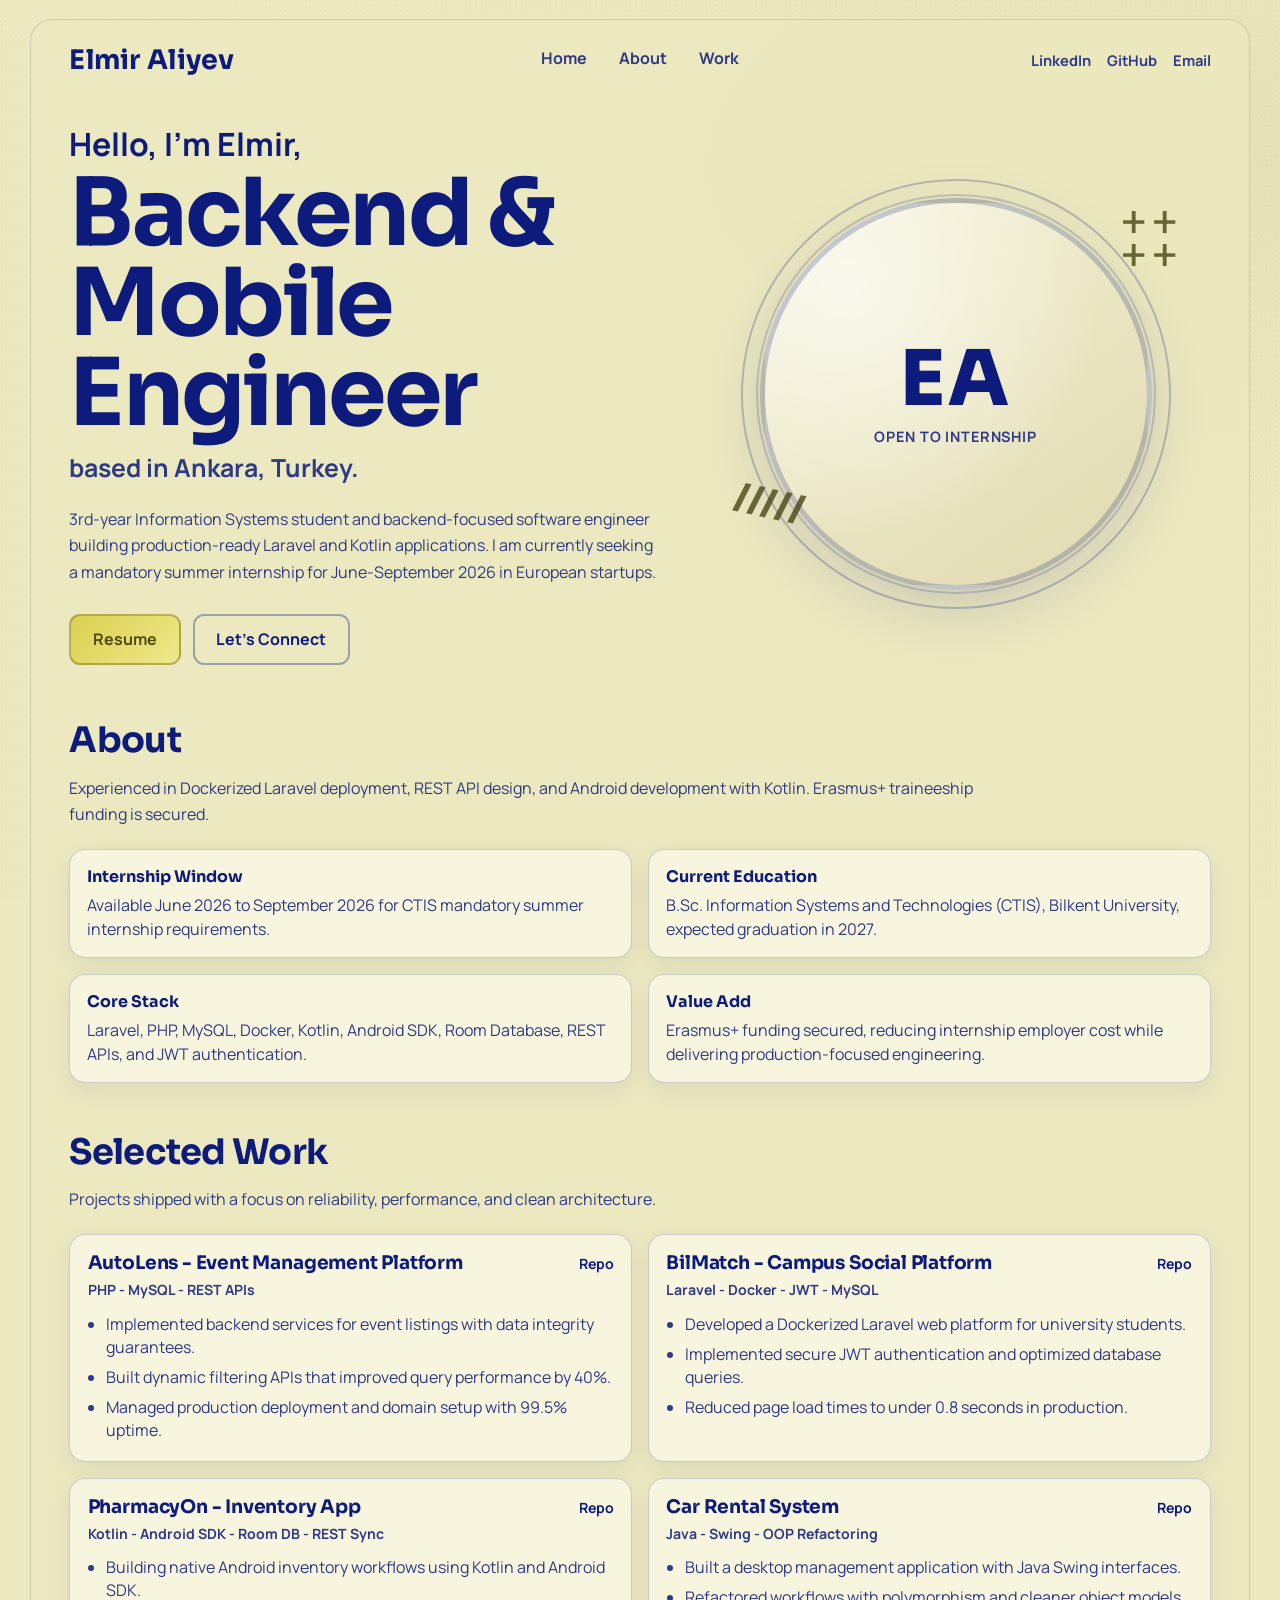
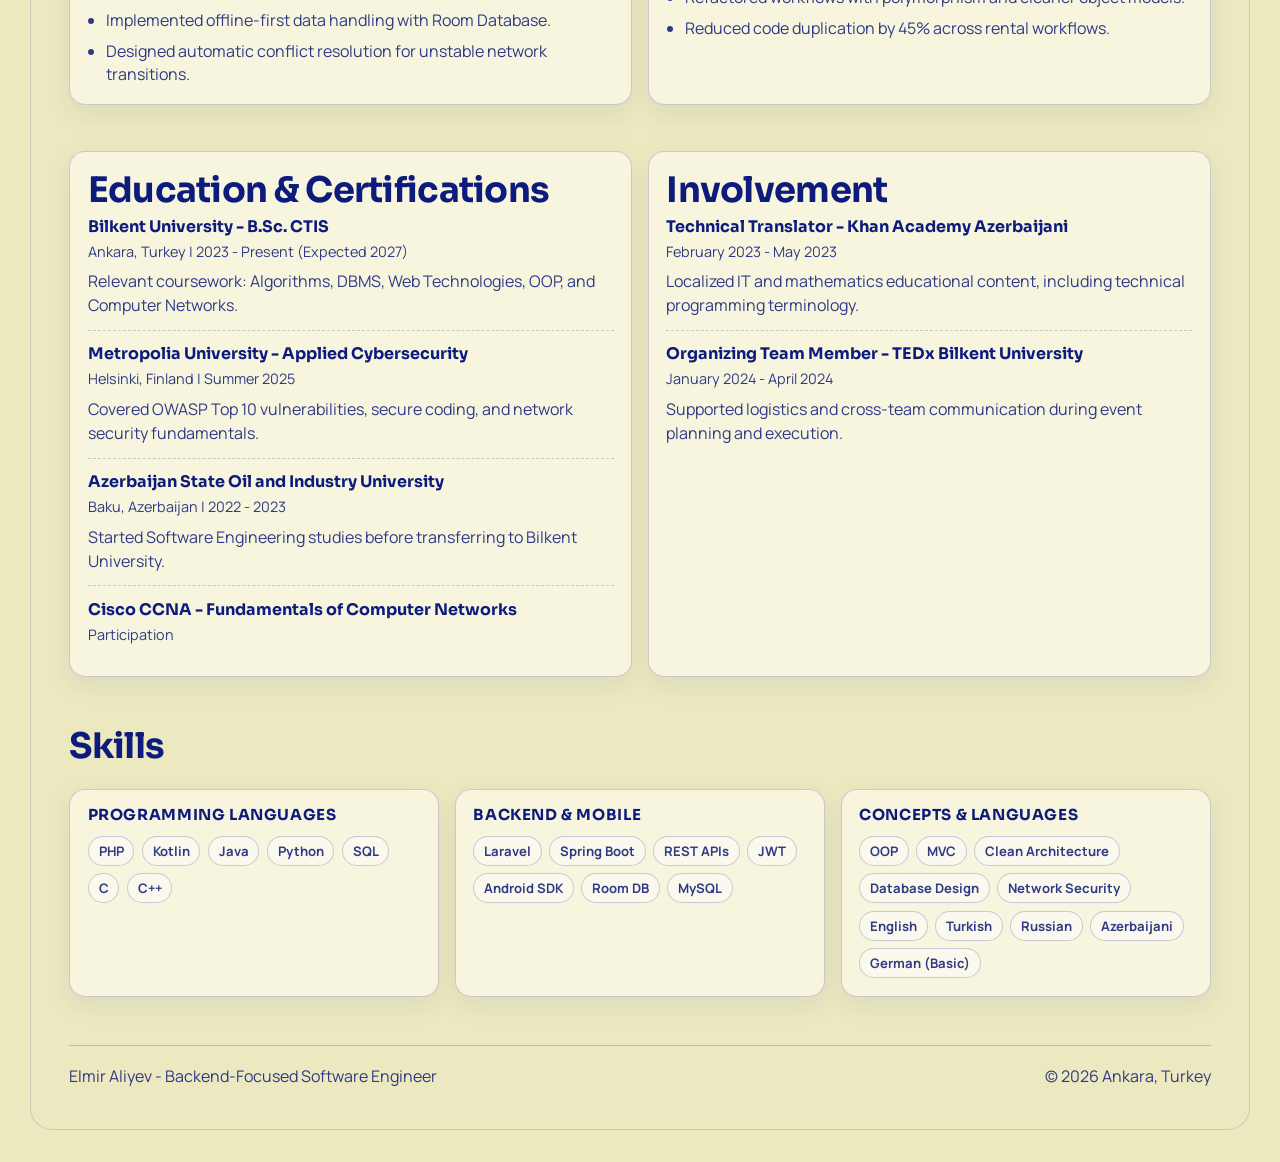
==== index.html @ 643503ef "Publish portfolio at root domain" ====
<!doctype html>
<html lang="en">
<head>
  <meta charset="UTF-8" />
  <meta name="viewport" content="width=device-width, initial-scale=1.0" />
  <meta name="description" content="Portfolio of Elmir Aliyev, backend-focused software engineer and Information Systems student." />
  <title>Elmir Aliyev | Portfolio</title>
  <link rel="preconnect" href="https://fonts.googleapis.com" />
  <link rel="preconnect" href="https://fonts.gstatic.com" crossorigin />
  <link href="https://fonts.googleapis.com/css2?family=Manrope:wght@400;500;700;800&family=Sora:wght@600;700;800&display=swap" rel="stylesheet" />
  <link rel="stylesheet" href="styles.css" />
</head>
<body>
  <div class="noise-layer" aria-hidden="true"></div>
  <main class="shell" id="home">
    <header class="topbar reveal" style="--delay: 40ms">
      <a class="brand" href="#home">Elmir Aliyev</a>
      <nav class="menu" aria-label="Primary navigation">
        <a href="#home">Home</a>
        <a href="#about">About</a>
        <a href="#work">Work</a>
      </nav>
      <div class="socials">
        <a href="https://www.linkedin.com/in/elmiraliyev1/" target="_blank" rel="noreferrer">LinkedIn</a>
        <a href="https://github.com/elmiraliyev123" target="_blank" rel="noreferrer">GitHub</a>
        <a href="mailto:elmir.aliyev@ug.bilkent.edu.tr">Email</a>
      </div>
    </header>

    <section class="hero">
      <div class="hero-copy reveal" style="--delay: 130ms">
        <p class="intro">Hello, I'm Elmir,</p>
        <h1>Backend & Mobile Engineer</h1>
        <p class="location">based in Ankara, Turkey.</p>
        <p class="summary">
          3rd-year Information Systems student and backend-focused software engineer building production-ready Laravel and Kotlin applications.
          I am currently seeking a mandatory summer internship for June-September 2026 in European startups.
        </p>
        <div class="actions">
          <a class="btn btn-primary" href="assets/ElmirAliyevCV.pdf" download>Resume</a>
          <a class="btn btn-secondary" href="mailto:elmir.aliyev@ug.bilkent.edu.tr">Let's Connect</a>
        </div>
      </div>

      <figure class="portrait-wrap reveal" style="--delay: 250ms">
        <div class="avatar-fallback" role="img" aria-label="Elmir Aliyev initials">
          <span class="initials">EA</span>
          <span class="status">Open to Internship</span>
        </div>
        <span class="ornament top">++<br />++</span>
        <span class="ornament bottom">/////</span>
      </figure>
    </section>

    <section class="section reveal" id="about" style="--delay: 100ms">
      <h2>About</h2>
      <p class="section-subtitle">
        Experienced in Dockerized Laravel deployment, REST API design, and Android development with Kotlin. Erasmus+ traineeship funding is secured.
      </p>
      <div class="about-grid">
        <article class="card">
          <h3>Internship Window</h3>
          <p>Available June 2026 to September 2026 for CTIS mandatory summer internship requirements.</p>
        </article>
        <article class="card">
          <h3>Current Education</h3>
          <p>B.Sc. Information Systems and Technologies (CTIS), Bilkent University, expected graduation in 2027.</p>
        </article>
        <article class="card">
          <h3>Core Stack</h3>
          <p>Laravel, PHP, MySQL, Docker, Kotlin, Android SDK, Room Database, REST APIs, and JWT authentication.</p>
        </article>
        <article class="card">
          <h3>Value Add</h3>
          <p>Erasmus+ funding secured, reducing internship employer cost while delivering production-focused engineering.</p>
        </article>
      </div>
    </section>

    <section class="section reveal" id="work" style="--delay: 140ms">
      <h2>Selected Work</h2>
      <p class="section-subtitle">Projects shipped with a focus on reliability, performance, and clean architecture.</p>
      <div class="work-grid">
        <article class="project-card">
          <div class="project-head">
            <h3>AutoLens - Event Management Platform</h3>
            <a href="https://github.com/elmiraliyev123/256project" target="_blank" rel="noreferrer">Repo</a>
          </div>
          <p class="stack">PHP - MySQL - REST APIs</p>
          <ul>
            <li>Implemented backend services for event listings with data integrity guarantees.</li>
            <li>Built dynamic filtering APIs that improved query performance by 40%.</li>
            <li>Managed production deployment and domain setup with 99.5% uptime.</li>
          </ul>
        </article>

        <article class="project-card">
          <div class="project-head">
            <h3>BilMatch - Campus Social Platform</h3>
            <a href="https://github.com/elmiraliyev123/BilMatch2" target="_blank" rel="noreferrer">Repo</a>
          </div>
          <p class="stack">Laravel - Docker - JWT - MySQL</p>
          <ul>
            <li>Developed a Dockerized Laravel web platform for university students.</li>
            <li>Implemented secure JWT authentication and optimized database queries.</li>
            <li>Reduced page load times to under 0.8 seconds in production.</li>
          </ul>
        </article>

        <article class="project-card">
          <div class="project-head">
            <h3>PharmacyOn - Inventory App</h3>
            <a href="https://github.com/elmiraliyev123/PharmacyOn-" target="_blank" rel="noreferrer">Repo</a>
          </div>
          <p class="stack">Kotlin - Android SDK - Room DB - REST Sync</p>
          <ul>
            <li>Building native Android inventory workflows using Kotlin and Android SDK.</li>
            <li>Implemented offline-first data handling with Room Database.</li>
            <li>Designed automatic conflict resolution for unstable network transitions.</li>
          </ul>
        </article>

        <article class="project-card">
          <div class="project-head">
            <h3>Car Rental System</h3>
            <a href="https://github.com/elmiraliyev123/CarRentalSystem-Java" target="_blank" rel="noreferrer">Repo</a>
          </div>
          <p class="stack">Java - Swing - OOP Refactoring</p>
          <ul>
            <li>Built a desktop management application with Java Swing interfaces.</li>
            <li>Refactored workflows with polymorphism and cleaner object models.</li>
            <li>Reduced code duplication by 45% across rental workflows.</li>
          </ul>
        </article>
      </div>
    </section>

    <section class="section split reveal" style="--delay: 170ms">
      <article class="panel">
        <h2>Education & Certifications</h2>
        <div class="timeline-item">
          <h3>Bilkent University - B.Sc. CTIS</h3>
          <p class="meta">Ankara, Turkey | 2023 - Present (Expected 2027)</p>
          <p>Relevant coursework: Algorithms, DBMS, Web Technologies, OOP, and Computer Networks.</p>
        </div>
        <div class="timeline-item">
          <h3>Metropolia University - Applied Cybersecurity</h3>
          <p class="meta">Helsinki, Finland | Summer 2025</p>
          <p>Covered OWASP Top 10 vulnerabilities, secure coding, and network security fundamentals.</p>
        </div>
        <div class="timeline-item">
          <h3>Azerbaijan State Oil and Industry University</h3>
          <p class="meta">Baku, Azerbaijan | 2022 - 2023</p>
          <p>Started Software Engineering studies before transferring to Bilkent University.</p>
        </div>
        <div class="timeline-item">
          <h3>Cisco CCNA - Fundamentals of Computer Networks</h3>
          <p class="meta">Participation</p>
        </div>
      </article>

      <article class="panel">
        <h2>Involvement</h2>
        <div class="timeline-item">
          <h3>Technical Translator - Khan Academy Azerbaijani</h3>
          <p class="meta">February 2023 - May 2023</p>
          <p>Localized IT and mathematics educational content, including technical programming terminology.</p>
        </div>
        <div class="timeline-item">
          <h3>Organizing Team Member - TEDx Bilkent University</h3>
          <p class="meta">January 2024 - April 2024</p>
          <p>Supported logistics and cross-team communication during event planning and execution.</p>
        </div>
      </article>
    </section>

    <section class="section reveal" style="--delay: 200ms">
      <h2>Skills</h2>
      <div class="skills-grid">
        <article class="skill-card">
          <h3>Programming Languages</h3>
          <ul class="chips">
            <li>PHP</li><li>Kotlin</li><li>Java</li><li>Python</li><li>SQL</li><li>C</li><li>C++</li>
          </ul>
        </article>
        <article class="skill-card">
          <h3>Backend & Mobile</h3>
          <ul class="chips">
            <li>Laravel</li><li>Spring Boot</li><li>REST APIs</li><li>JWT</li><li>Android SDK</li><li>Room DB</li><li>MySQL</li>
          </ul>
        </article>
        <article class="skill-card">
          <h3>Concepts & Languages</h3>
          <ul class="chips">
            <li>OOP</li><li>MVC</li><li>Clean Architecture</li><li>Database Design</li><li>Network Security</li><li>English</li><li>Turkish</li><li>Russian</li><li>Azerbaijani</li><li>German (Basic)</li>
          </ul>
        </article>
      </div>
    </section>

    <footer class="footer reveal" style="--delay: 240ms">
      <span>Elmir Aliyev - Backend-Focused Software Engineer</span>
      <span>© <span id="year"></span> Ankara, Turkey</span>
    </footer>
  </main>
  <script src="script.js"></script>
</body>
</html>
---- styles.css ----
:root {
  --bg: #ece9bf;
  --bg-soft: #f5f2d8;
  --ink: #0d1b7c;
  --ink-soft: #2f3a86;
  --card: #f8f5de;
  --line: rgba(13, 27, 124, 0.2);
  --accent: #dad04f;
  --accent-soft: #efe88a;
  --shadow: 0 20px 60px rgba(13, 27, 124, 0.15);
}

* {
  box-sizing: border-box;
}

html {
  scroll-behavior: smooth;
}

body {
  margin: 0;
  color: var(--ink);
  font-family: "Manrope", sans-serif;
  background:
    radial-gradient(1200px 560px at 8% -12%, #f8f6de 0%, rgba(248, 246, 222, 0) 68%),
    radial-gradient(980px 480px at 98% 6%, #e6e2b8 0%, rgba(230, 226, 184, 0) 74%),
    var(--bg);
  min-height: 100vh;
}

.noise-layer {
  pointer-events: none;
  position: fixed;
  inset: 0;
  opacity: 0.14;
  background-image: radial-gradient(circle at 20% 20%, rgba(13, 27, 124, 0.16) 0 1px, transparent 1px);
  background-size: 5px 5px;
  mix-blend-mode: multiply;
}

a {
  color: inherit;
  text-decoration: none;
}

.shell {
  position: relative;
  width: min(1220px, calc(100% - 2.4rem));
  margin: 1.2rem auto 2rem;
  border: 1px solid rgba(13, 27, 124, 0.14);
  border-radius: 22px;
  padding: 1.45rem 2.4rem 2.6rem;
  background: rgba(236, 233, 191, 0.87);
  backdrop-filter: blur(2px);
}

.topbar {
  display: grid;
  align-items: center;
  grid-template-columns: 1fr auto 1fr;
  gap: 1rem;
  margin-bottom: 2.8rem;
}

.brand {
  font-family: "Sora", sans-serif;
  font-size: 1.68rem;
  font-weight: 700;
  letter-spacing: 0.01em;
}

.menu {
  display: flex;
  gap: 2rem;
  font-weight: 700;
  color: var(--ink-soft);
}

.menu a {
  position: relative;
  padding-bottom: 0.26rem;
}

.menu a::after {
  content: "";
  position: absolute;
  left: 0;
  bottom: 0;
  height: 2px;
  width: 100%;
  background: var(--ink);
  transform: scaleX(0);
  transform-origin: left;
  transition: transform 180ms ease;
}

.menu a:hover::after {
  transform: scaleX(1);
}

.socials {
  justify-self: end;
  display: flex;
  gap: 1rem;
  font-size: 0.92rem;
  color: var(--ink-soft);
  font-weight: 700;
}

.hero {
  display: grid;
  grid-template-columns: 1.08fr 0.92fr;
  align-items: center;
  gap: 2.4rem;
  margin-bottom: 3.35rem;
}

.intro {
  margin: 0;
  font-size: 2rem;
  font-weight: 700;
}

.hero h1 {
  margin: 0.18rem 0 0.8rem;
  font-family: "Sora", sans-serif;
  font-size: clamp(2.6rem, 8vw, 5.85rem);
  line-height: 0.96;
  letter-spacing: -0.03em;
}

.location {
  margin: 0;
  font-size: clamp(1.05rem, 2.3vw, 1.55rem);
  font-weight: 700;
  color: var(--ink-soft);
}

.summary {
  margin: 1.35rem 0 0;
  max-width: 39rem;
  line-height: 1.65;
  color: var(--ink-soft);
}

.actions {
  margin-top: 1.8rem;
  display: flex;
  gap: 0.75rem;
  flex-wrap: wrap;
}

.btn {
  display: inline-flex;
  align-items: center;
  justify-content: center;
  border-radius: 11px;
  padding: 0.78rem 1.35rem;
  font-weight: 700;
  border: 2px solid transparent;
  transition: transform 160ms ease, box-shadow 160ms ease;
}

.btn:hover {
  transform: translateY(-1px);
  box-shadow: 0 10px 18px rgba(13, 27, 124, 0.18);
}

.btn-primary {
  color: #4f4a14;
  background: linear-gradient(135deg, var(--accent), var(--accent-soft));
  border-color: rgba(79, 74, 20, 0.34);
}

.btn-secondary {
  color: var(--ink);
  border-color: rgba(13, 27, 124, 0.35);
}

.portrait-wrap {
  justify-self: center;
  position: relative;
  width: min(430px, 80vw);
  aspect-ratio: 1 / 1;
  border: 2px solid rgba(13, 27, 124, 0.24);
  border-radius: 999px;
  display: grid;
  place-items: center;
}

.portrait-wrap::before {
  content: "";
  position: absolute;
  inset: 13px;
  border-radius: 999px;
  border: 2px solid rgba(13, 27, 124, 0.18);
}

.avatar-fallback {
  width: calc(100% - 34px);
  height: calc(100% - 34px);
  border-radius: 999px;
  border: 5px solid rgba(13, 27, 124, 0.22);
  box-shadow: var(--shadow);
  display: grid;
  place-content: center;
  text-align: center;
  padding: 2rem;
  background:
    radial-gradient(circle at 22% 22%, rgba(255, 255, 255, 0.65) 0%, rgba(255, 255, 255, 0.12) 52%, transparent 60%),
    linear-gradient(145deg, #f4f1d4, #e0dab0);
}

.avatar-fallback .initials {
  font-family: "Sora", sans-serif;
  font-size: clamp(3rem, 7vw, 4.8rem);
  font-weight: 800;
  letter-spacing: 0.04em;
  line-height: 1;
  color: var(--ink);
}

.avatar-fallback .status {
  margin-top: 0.55rem;
  font-size: 0.9rem;
  font-weight: 700;
  color: var(--ink-soft);
  text-transform: uppercase;
  letter-spacing: 0.06em;
}

.ornament {
  position: absolute;
  color: rgba(70, 70, 20, 0.8);
  font-family: "Sora", sans-serif;
  pointer-events: none;
}

.ornament.top {
  top: 6%;
  right: -3%;
  font-size: 2.9rem;
  line-height: 0.72;
  letter-spacing: 0.08em;
}

.ornament.bottom {
  left: -2%;
  bottom: 19%;
  font-size: 2.2rem;
  font-weight: 700;
  transform: rotate(13deg);
}

.section {
  margin-top: 2.9rem;
}

.section h2 {
  margin: 0;
  font-family: "Sora", sans-serif;
  font-size: clamp(1.7rem, 3vw, 2.2rem);
  letter-spacing: -0.02em;
}

.section-subtitle {
  margin: 0.85rem 0 0;
  color: var(--ink-soft);
  line-height: 1.62;
  max-width: 60rem;
}

.about-grid,
.work-grid,
.skills-grid {
  display: grid;
  gap: 1rem;
  margin-top: 1.3rem;
}

.about-grid {
  grid-template-columns: repeat(2, minmax(0, 1fr));
}

.card,
.panel,
.skill-card,
.project-card {
  background: var(--card);
  border: 1px solid var(--line);
  border-radius: 16px;
  box-shadow: 0 8px 26px rgba(13, 27, 124, 0.08);
}

.card {
  padding: 1rem 1.05rem;
}

.card h3 {
  margin: 0 0 0.4rem;
  font-size: 1rem;
  font-family: "Sora", sans-serif;
}

.card p {
  margin: 0;
  line-height: 1.5;
  color: var(--ink-soft);
}

.work-grid {
  grid-template-columns: repeat(2, minmax(0, 1fr));
}

.project-card {
  padding: 1rem 1.08rem 1.15rem;
}

.project-head {
  display: flex;
  justify-content: space-between;
  gap: 0.8rem;
  align-items: baseline;
}

.project-head h3 {
  margin: 0;
  font-size: 1.17rem;
  font-family: "Sora", sans-serif;
  letter-spacing: -0.01em;
}

.project-head a {
  font-size: 0.88rem;
  font-weight: 700;
  color: var(--ink);
  white-space: nowrap;
}

.stack {
  margin: 0.38rem 0 0.84rem;
  font-size: 0.88rem;
  font-weight: 700;
  color: var(--ink-soft);
}

.project-card ul {
  margin: 0;
  padding-left: 1.14rem;
  color: var(--ink-soft);
  line-height: 1.44;
  display: grid;
  gap: 0.45rem;
}

.split {
  display: grid;
  grid-template-columns: repeat(2, minmax(0, 1fr));
  gap: 1rem;
}

.panel {
  padding: 1rem 1.08rem 1.15rem;
}

.timeline-item {
  border-top: 1px dashed rgba(13, 27, 124, 0.2);
  padding: 0.78rem 0;
}

.timeline-item:first-of-type {
  border-top: 0;
  padding-top: 0.2rem;
}

.timeline-item h3 {
  margin: 0;
  font-size: 1rem;
  font-family: "Sora", sans-serif;
}

.timeline-item .meta {
  margin: 0.26rem 0 0;
  font-size: 0.9rem;
  color: var(--ink-soft);
}

.timeline-item p {
  margin: 0.44rem 0 0;
  line-height: 1.5;
  color: var(--ink-soft);
}

.skills-grid {
  grid-template-columns: repeat(3, minmax(0, 1fr));
}

.skill-card {
  padding: 0.95rem 1.08rem 1.1rem;
}

.skill-card h3 {
  margin: 0;
  font-size: 0.95rem;
  font-family: "Sora", sans-serif;
  letter-spacing: 0.04em;
  text-transform: uppercase;
}

.chips {
  list-style: none;
  margin: 0.75rem 0 0;
  padding: 0;
  display: flex;
  flex-wrap: wrap;
  gap: 0.45rem;
}

.chips li {
  font-size: 0.82rem;
  padding: 0.32rem 0.62rem;
  border-radius: 999px;
  border: 1px solid rgba(13, 27, 124, 0.22);
  background: rgba(255, 255, 255, 0.45);
  color: var(--ink-soft);
  font-weight: 700;
}

.footer {
  margin-top: 3rem;
  border-top: 1px solid rgba(13, 27, 124, 0.22);
  padding-top: 1.2rem;
  display: flex;
  flex-wrap: wrap;
  justify-content: space-between;
  gap: 0.85rem;
  color: var(--ink-soft);
}

.reveal {
  opacity: 0;
  transform: translateY(16px);
  animation: reveal 700ms ease forwards;
  animation-delay: var(--delay, 0ms);
}

@keyframes reveal {
  to {
    opacity: 1;
    transform: translateY(0);
  }
}

@media (max-width: 1060px) {
  .topbar {
    grid-template-columns: 1fr auto;
    grid-template-areas:
      "brand social"
      "menu menu";
  }

  .brand {
    grid-area: brand;
  }

  .menu {
    grid-area: menu;
    justify-content: center;
  }

  .socials {
    grid-area: social;
  }

  .hero {
    grid-template-columns: 1fr;
  }
}

@media (max-width: 820px) {
  .shell {
    width: calc(100% - 1.2rem);
    margin: 0.65rem auto 1rem;
    border-radius: 16px;
    padding: 1rem 1rem 1.35rem;
  }

  .topbar {
    gap: 0.7rem;
    margin-bottom: 1.45rem;
  }

  .brand {
    font-size: 1.35rem;
  }

  .menu {
    gap: 1.2rem;
    font-size: 0.95rem;
  }

  .socials {
    gap: 0.7rem;
    font-size: 0.83rem;
  }

  .intro {
    font-size: 1.45rem;
  }

  .hero h1 {
    font-size: clamp(2.15rem, 13vw, 4rem);
  }

  .about-grid,
  .work-grid,
  .split,
  .skills-grid {
    grid-template-columns: 1fr;
  }
}
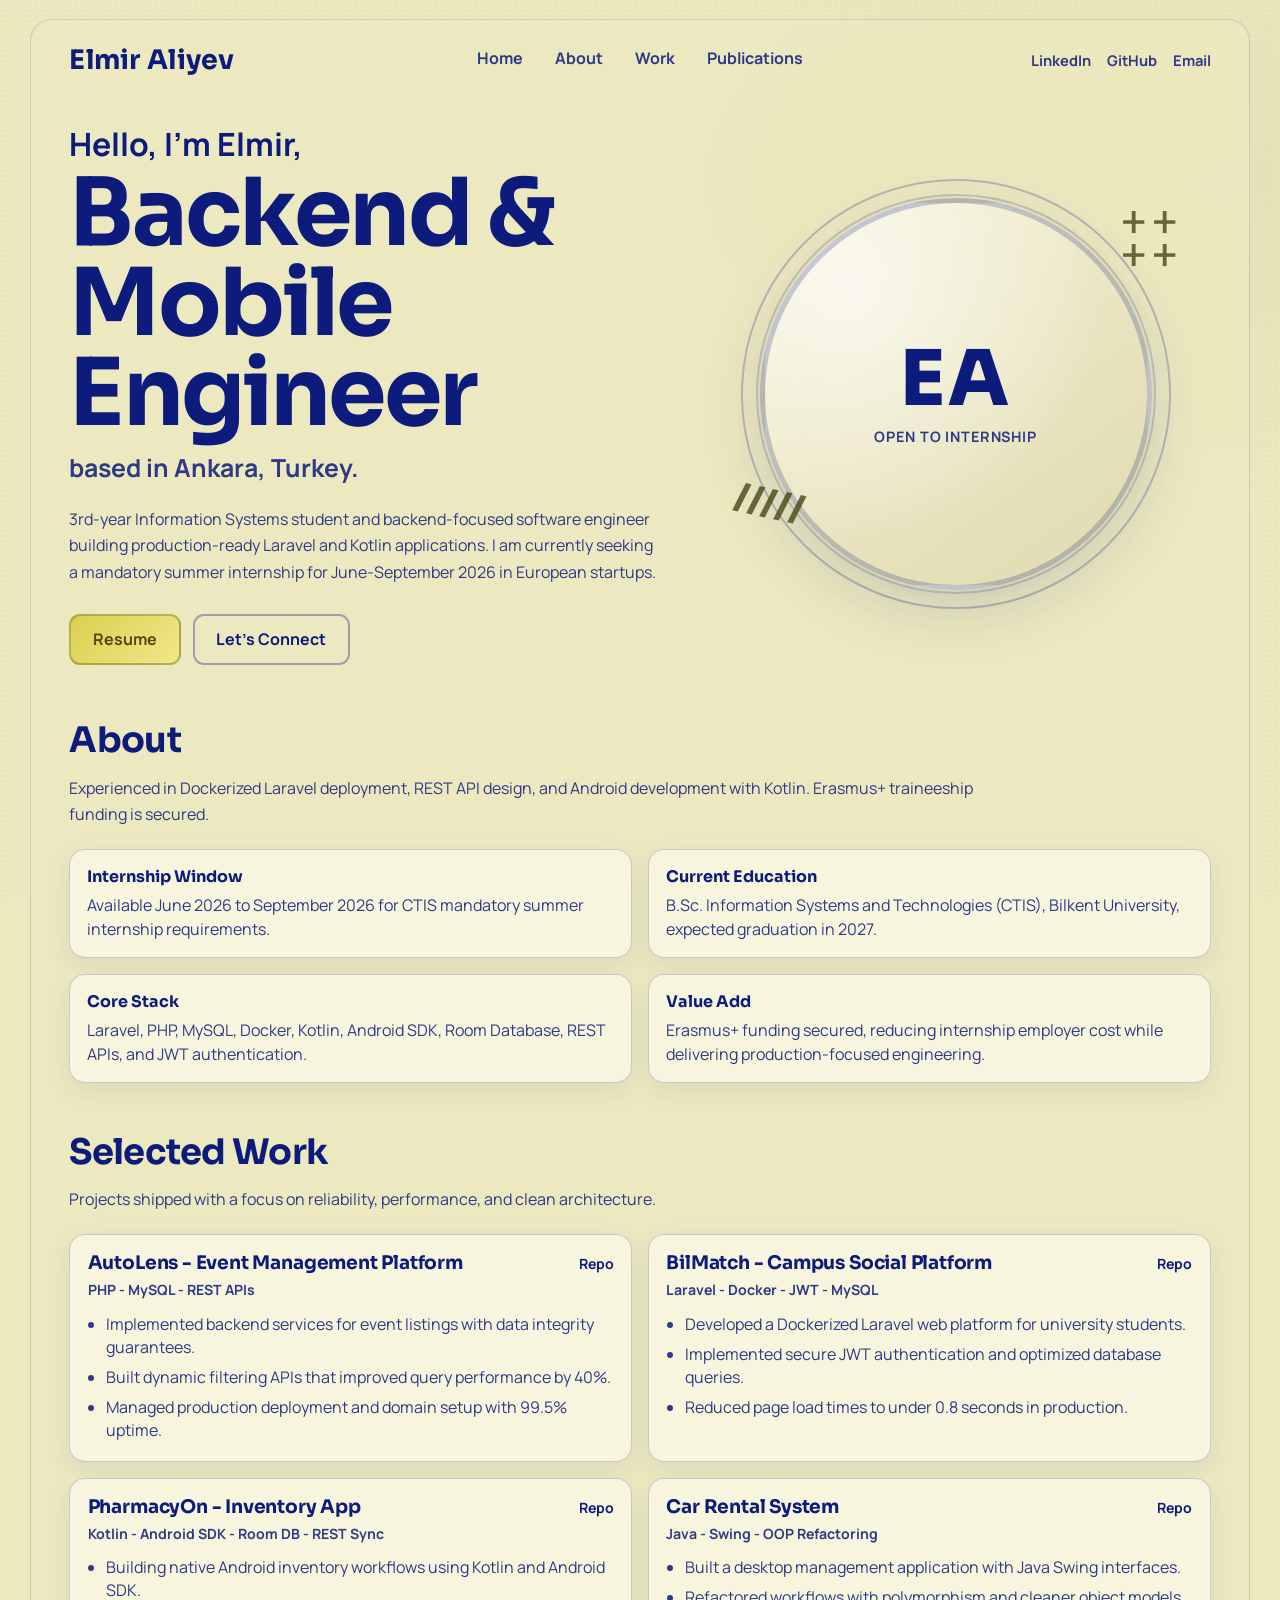
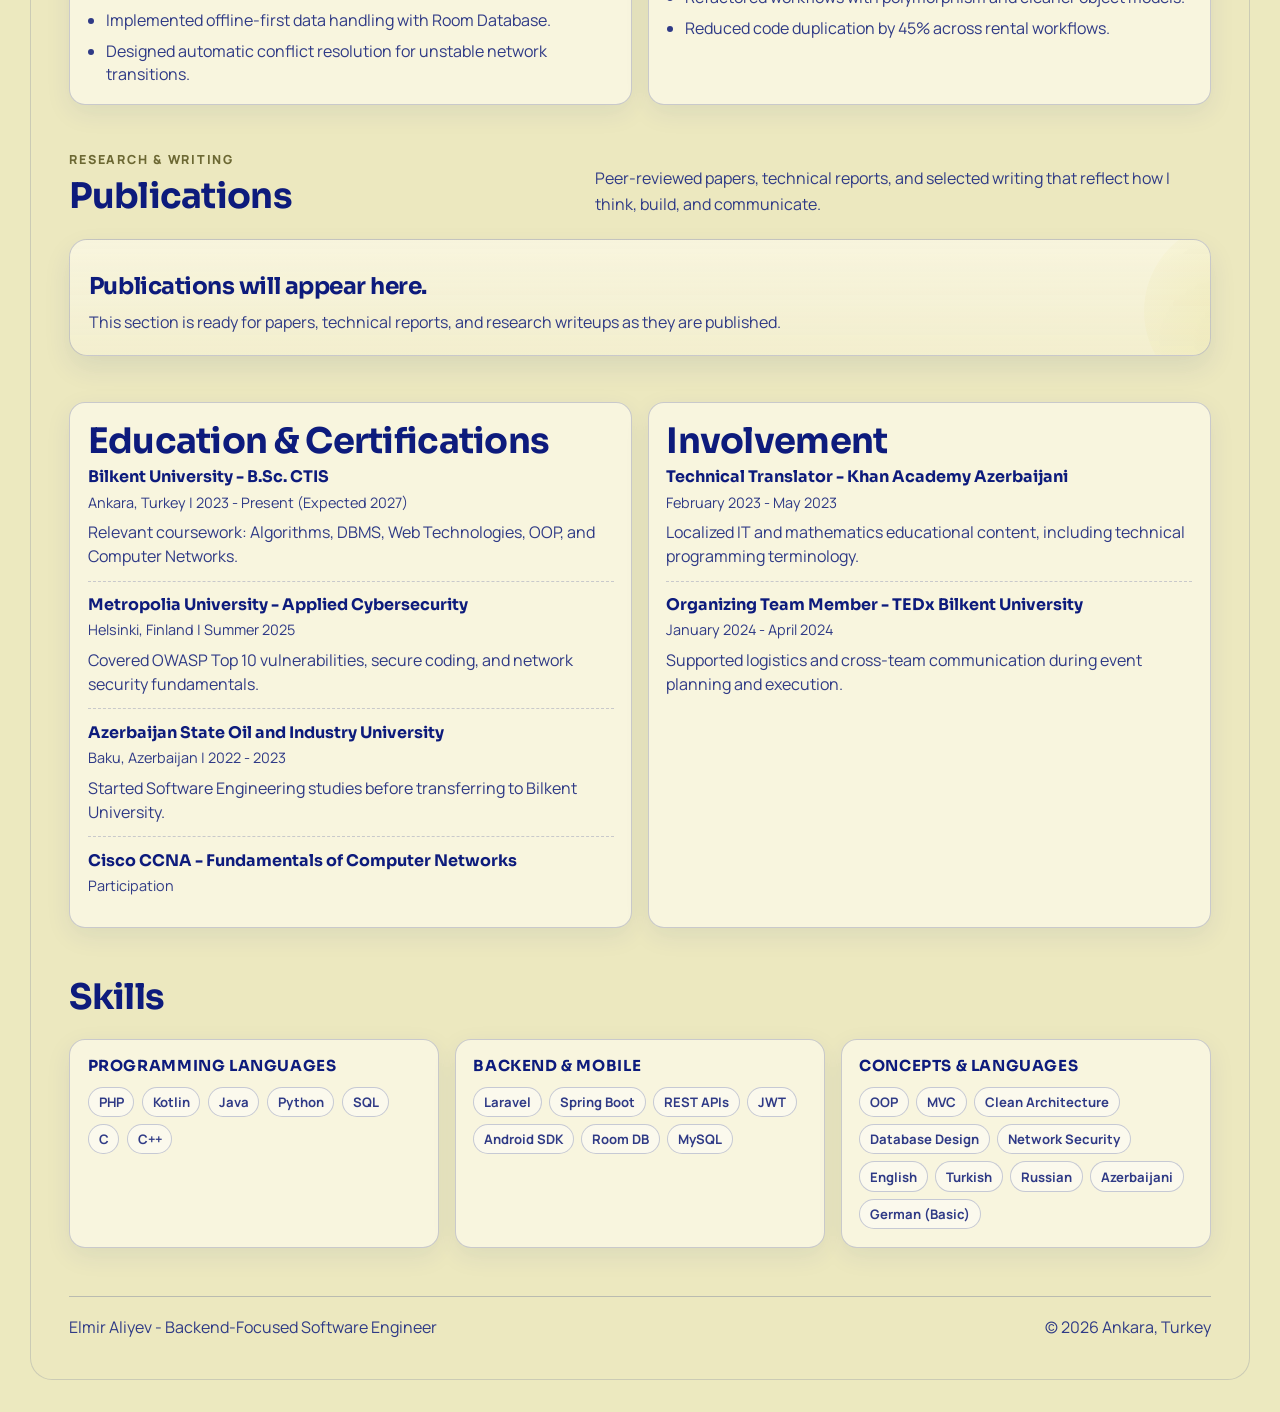
==== commit e62ab04a: "Add publications section and admin publisher" ====
--- a/index.html
+++ b/index.html
@@ -19,6 +19,7 @@
         <a href="#home">Home</a>
         <a href="#about">About</a>
         <a href="#work">Work</a>
+        <a href="#publications">Publications</a>
       </nav>
       <div class="socials">
         <a href="https://www.linkedin.com/in/elmiraliyev1/" target="_blank" rel="noreferrer">LinkedIn</a>
@@ -135,6 +136,19 @@
       </div>
     </section>
 
+    <section class="section reveal" id="publications" style="--delay: 155ms">
+      <div class="section-heading">
+        <div>
+          <p class="eyebrow">Research & Writing</p>
+          <h2>Publications</h2>
+        </div>
+        <p class="section-subtitle">
+          Peer-reviewed papers, technical reports, and selected writing that reflect how I think, build, and communicate.
+        </p>
+      </div>
+      <div class="publication-list" id="publications-list" aria-live="polite"></div>
+    </section>
+
     <section class="section split reveal" style="--delay: 170ms">
       <article class="panel">
         <h2>Education & Certifications</h2>
--- a/styles.css
+++ b/styles.css
@@ -264,6 +264,22 @@
   letter-spacing: -0.02em;
 }
 
+.section-heading {
+  display: grid;
+  grid-template-columns: minmax(0, 0.9fr) minmax(0, 1.1fr);
+  gap: 1rem 1.4rem;
+  align-items: end;
+}
+
+.eyebrow {
+  margin: 0 0 0.35rem;
+  font-size: 0.78rem;
+  font-weight: 800;
+  letter-spacing: 0.14em;
+  text-transform: uppercase;
+  color: rgba(79, 74, 20, 0.82);
+}
+
 .section-subtitle {
   margin: 0.85rem 0 0;
   color: var(--ink-soft);
@@ -354,6 +370,98 @@
   gap: 0.45rem;
 }
 
+.publication-list {
+  margin-top: 1.3rem;
+  display: grid;
+  gap: 1rem;
+}
+
+.publication-card,
+.publication-empty {
+  position: relative;
+  overflow: hidden;
+  padding: 1.12rem 1.16rem 1.2rem;
+  background: linear-gradient(180deg, rgba(248, 245, 222, 0.98), rgba(243, 239, 208, 0.9));
+  border: 1px solid var(--line);
+  border-radius: 18px;
+  box-shadow: 0 12px 28px rgba(13, 27, 124, 0.09);
+}
+
+.publication-card::after,
+.publication-empty::after {
+  content: "";
+  position: absolute;
+  inset: auto -10% -40% auto;
+  width: 180px;
+  height: 180px;
+  border-radius: 999px;
+  background: radial-gradient(circle, rgba(218, 208, 79, 0.18), rgba(218, 208, 79, 0));
+  pointer-events: none;
+}
+
+.publication-topline {
+  display: flex;
+  flex-wrap: wrap;
+  gap: 0.55rem;
+  align-items: center;
+}
+
+.publication-chip {
+  display: inline-flex;
+  align-items: center;
+  justify-content: center;
+  padding: 0.28rem 0.62rem;
+  border-radius: 999px;
+  border: 1px solid rgba(13, 27, 124, 0.18);
+  background: rgba(255, 255, 255, 0.5);
+  color: var(--ink-soft);
+  font-size: 0.75rem;
+  font-weight: 800;
+  letter-spacing: 0.05em;
+  text-transform: uppercase;
+}
+
+.publication-card h3,
+.publication-empty h3 {
+  margin: 0.85rem 0 0;
+  font-size: clamp(1.12rem, 2vw, 1.45rem);
+  font-family: "Sora", sans-serif;
+  letter-spacing: -0.02em;
+}
+
+.publication-authors,
+.publication-venue,
+.publication-summary {
+  margin: 0.55rem 0 0;
+  color: var(--ink-soft);
+  line-height: 1.6;
+}
+
+.publication-authors {
+  font-weight: 700;
+  color: var(--ink);
+}
+
+.publication-actions {
+  margin-top: 1rem;
+  display: flex;
+  flex-wrap: wrap;
+  gap: 0.7rem;
+}
+
+.publication-link {
+  display: inline-flex;
+  align-items: center;
+  gap: 0.45rem;
+  font-weight: 800;
+  color: var(--ink);
+}
+
+.publication-link::after {
+  content: "->";
+  font-size: 0.88rem;
+}
+
 .split {
   display: grid;
   grid-template-columns: repeat(2, minmax(0, 1fr));
@@ -476,6 +584,10 @@
   .hero {
     grid-template-columns: 1fr;
   }
+
+  .section-heading {
+    grid-template-columns: 1fr;
+  }
 }
 
 @media (max-width: 820px) {
@@ -498,6 +610,7 @@
   .menu {
     gap: 1.2rem;
     font-size: 0.95rem;
+    flex-wrap: wrap;
   }
 
   .socials {
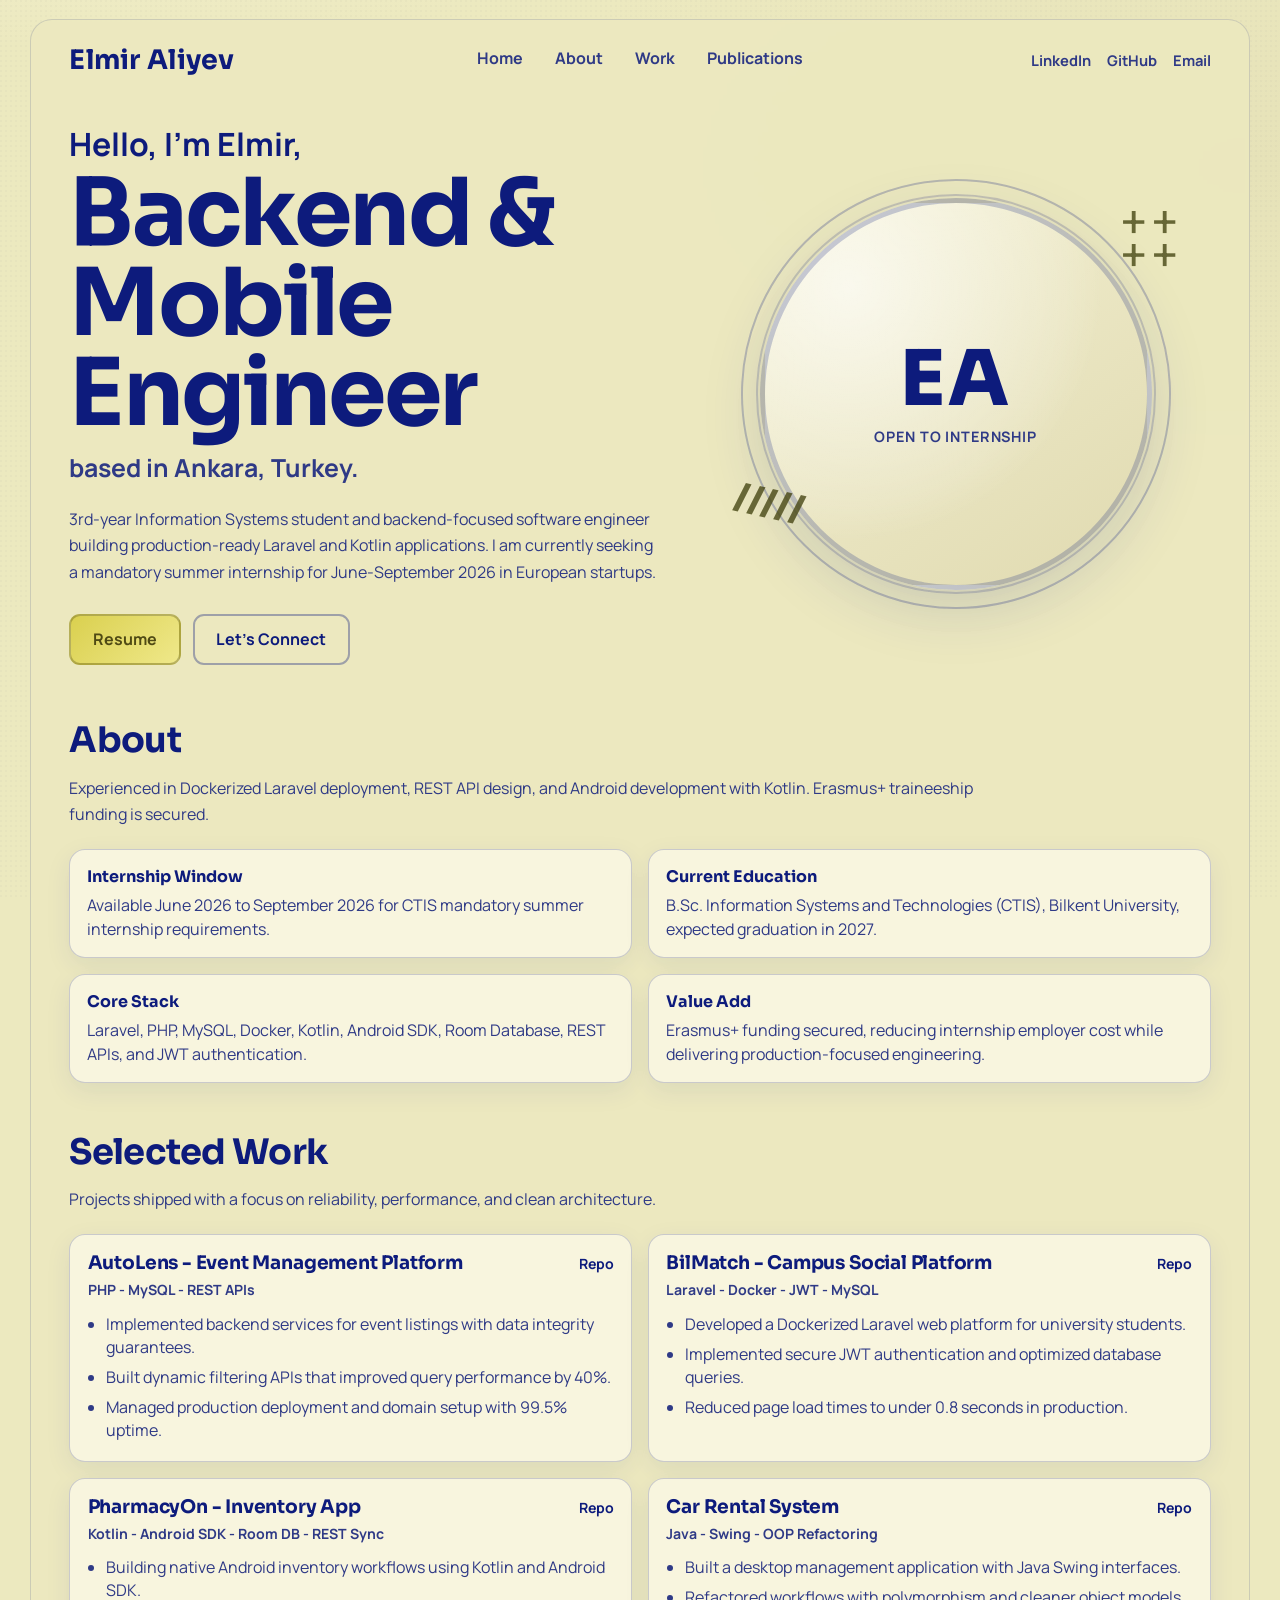
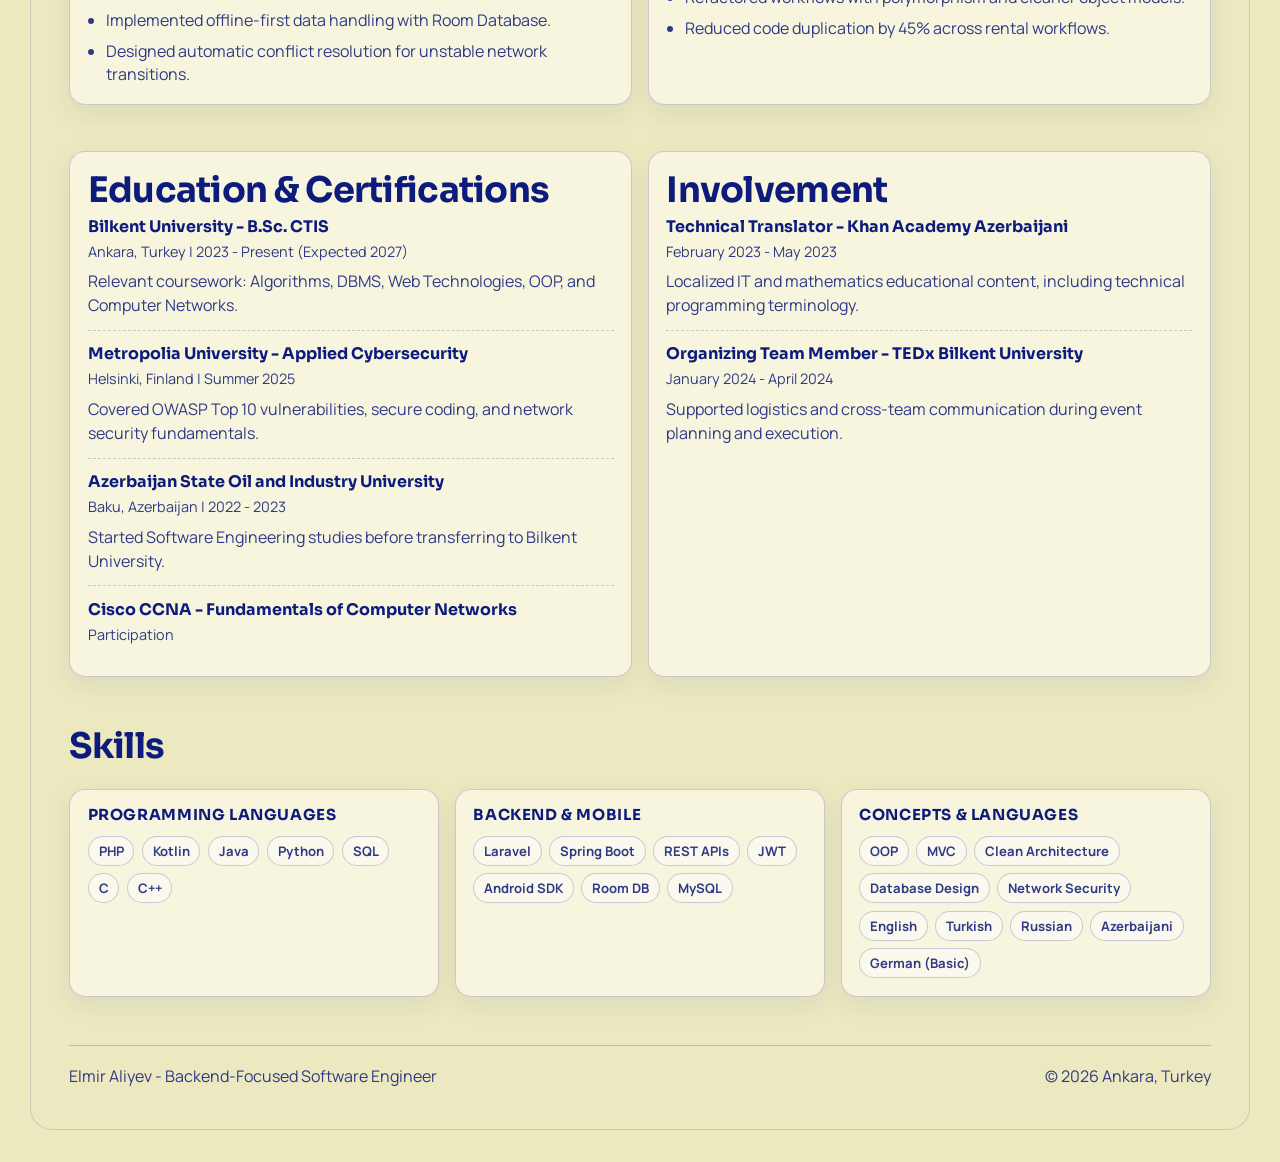
==== commit c63ebe09: "Move publications to dedicated pages" ====
--- a/index.html
+++ b/index.html
@@ -19,7 +19,7 @@
         <a href="#home">Home</a>
         <a href="#about">About</a>
         <a href="#work">Work</a>
-        <a href="#publications">Publications</a>
+        <a href="/publications/">Publications</a>
       </nav>
       <div class="socials">
         <a href="https://www.linkedin.com/in/elmiraliyev1/" target="_blank" rel="noreferrer">LinkedIn</a>
@@ -136,19 +136,6 @@
       </div>
     </section>
 
-    <section class="section reveal" id="publications" style="--delay: 155ms">
-      <div class="section-heading">
-        <div>
-          <p class="eyebrow">Research & Writing</p>
-          <h2>Publications</h2>
-        </div>
-        <p class="section-subtitle">
-          Peer-reviewed papers, technical reports, and selected writing that reflect how I think, build, and communicate.
-        </p>
-      </div>
-      <div class="publication-list" id="publications-list" aria-live="polite"></div>
-    </section>
-
     <section class="section split reveal" style="--delay: 170ms">
       <article class="panel">
         <h2>Education & Certifications</h2>
